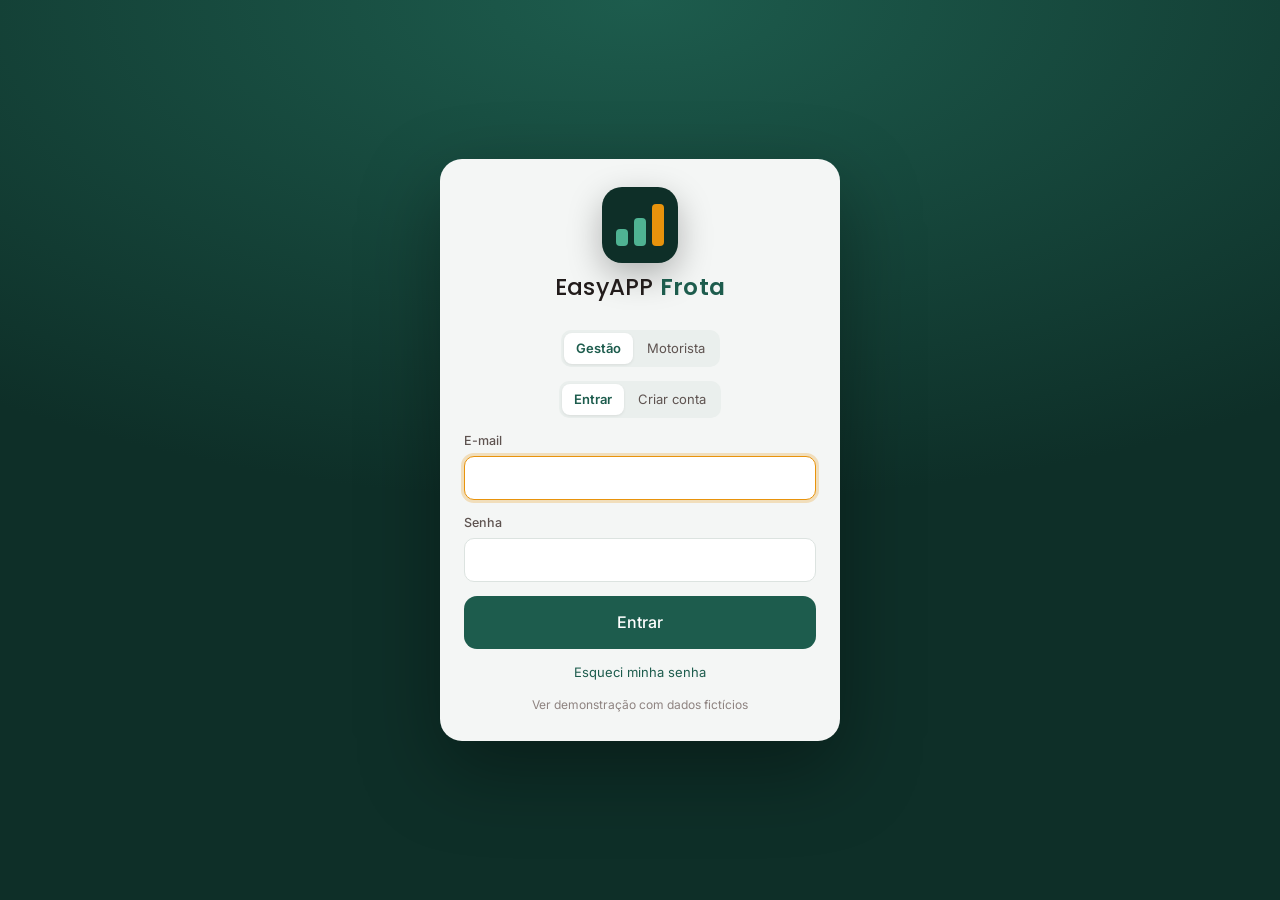
==== app/index.html @ f764fade "Um app só: o login decide se abre a Gestão (e-mail e senha) ou o app do usuário (código + PIN) Núcle" ====
<!doctype html>
<html lang="pt-BR">
<head>
<meta charset="utf-8">
<meta name="viewport" content="width=device-width, initial-scale=1, viewport-fit=cover">
<title>EasyAPP Frota</title>
<meta name="theme-color" content="#0E2F28">
<meta name="apple-mobile-web-app-capable" content="yes">
<meta name="mobile-web-app-capable" content="yes">
<meta name="apple-mobile-web-app-status-bar-style" content="black-translucent">
<meta name="apple-mobile-web-app-title" content="EasyAPP Frota">
<meta name="description" content="Controle de frota: viagens, combustível, despesas, manutenção e o acerto de cada motorista.">
<link rel="manifest" href="manifest.webmanifest">
<link rel="icon" href="../assets/icons/app-192.png?v=cb5b0072">
<link rel="apple-touch-icon" href="../assets/icons/app-180.png?v=cb5b0072">
<link rel="preconnect" href="https://fonts.googleapis.com"><link rel="preconnect" href="https://fonts.gstatic.com" crossorigin><link href="https://fonts.googleapis.com/css2?family=Inter:wght@400;500;600&family=Poppins:wght@500&display=swap" rel="stylesheet">
<link rel="stylesheet" href="../src/css/base.css">
<link rel="stylesheet" href="../src/css/segmento.css">
</head>
<body>
<div id="app"></div>
<noscript>Ative o JavaScript para usar o app.</noscript>
<script src="../src/vendor/supabase.js"></script>
<script type="module" src="../src/js/core/entrada.js"></script>
</body>
</html>
---- src/css/base.css ----
/* EasyApp — interface base dos apps. As cores da marca de cada segmento ficam em src/css/segmento.css */
:root {
  --primaria: #6E1B2A;
  --primaria-escura: #4A1019;
  --destaque: #B8925A;
  --destaque-claro: #E9DCC6;
  --fundo: #FBF7F0;
  --escuro: #221C1B;
  --surface: #FFFFFF;
  --surface-2: #F4EEE4;
  --line: #E8DFD2;
  --ink: #221C1B;
  --ink-2: #5E5350;
  --ink-3: #8E8380;
  --ok: #2E7D4F; --ok-bg: #E6F2EA;
  --warn: #9A6400; --warn-bg: #FBF0D9;
  --crit: #B3261E; --crit-bg: #FBE7E5;
  --info: #285E8C; --info-bg: #E5EEF6;
  --opp: #7A5A1F; --opp-bg: #F5ECDC;
  /* Gráficos — paleta categórica validada (CVD) */
  --s1: #a8324a; --s2: #c98a1e; --s3: #2f7fae;
  --radius: 14px;
  --shadow: 0 1px 2px rgba(34, 28, 27, .06), 0 4px 16px rgba(34, 28, 27, .05);
  --safe-b: env(safe-area-inset-bottom, 0px);
  --safe-t: env(safe-area-inset-top, 0px);
  --font: 'Inter', system-ui, -apple-system, 'Segoe UI', sans-serif;
  --font-t: 'Poppins', 'Inter', system-ui, sans-serif;
  color-scheme: light;
}
* { box-sizing: border-box; }
html, body { margin: 0; height: 100%; }
body { font-family: var(--font); color: var(--ink); background: var(--fundo); font-size: 15px; line-height: 1.45; -webkit-font-smoothing: antialiased; -webkit-tap-highlight-color: transparent; }
h1, h2, h3, h4 { font-family: var(--font-t); font-weight: 500; margin: 0; line-height: 1.2; letter-spacing: -.01em; }
h1 { font-size: 24px; } h2 { font-size: 18px; } h3 { font-size: 15px; }
a { color: var(--primaria); text-decoration: none; }
button, input, select, textarea { font: inherit; color: inherit; }
img { max-width: 100%; }
.serif { font-family: 'Lora', Georgia, serif; font-style: italic; }
.label { font-size: 11px; letter-spacing: .14em; text-transform: uppercase; color: var(--ink-3); font-weight: 600; }
.muted { color: var(--ink-3); } .ink2 { color: var(--ink-2); }
.small { font-size: 13px; } .tiny { font-size: 12px; }
.num { font-variant-numeric: tabular-nums; }
.right { text-align: right; } .center { text-align: center; }
.row { display: flex; align-items: center; gap: 10px; } .row.wrap { flex-wrap: wrap; } .row.top { align-items: flex-start; }
.col { display: flex; flex-direction: column; gap: 10px; }
.grow { flex: 1; min-width: 0; } .between { justify-content: space-between; }
.gap-s { gap: 6px; } .gap-l { gap: 18px; }
.mt { margin-top: 16px; } .mt-s { margin-top: 8px; } .mb { margin-bottom: 16px; }
.hide { display: none !important; }
.ellipsis { overflow: hidden; text-overflow: ellipsis; white-space: nowrap; }

/* ---------- Shell ---------- */
.shell { display: grid; grid-template-columns: 248px 1fr; min-height: 100vh; }
.side { background: var(--primaria-escura); color: #F3E9E4; padding: 22px 14px; position: sticky; top: 0; height: 100vh; display: flex; flex-direction: column; gap: 4px; overflow-y: auto; }
.side .brand { padding: 4px 10px 22px; }
.side .brand img { width: 170px; display: block; }
.side .brand .who { margin-top: 10px; font-size: 11px; letter-spacing: .14em; text-transform: uppercase; color: var(--destaque); }
.nav-a { display: flex; align-items: center; gap: 12px; padding: 10px 12px; border-radius: 10px; color: #E8D9D3; font-size: 14px; position: relative; }
.nav-a svg { width: 19px; height: 19px; opacity: .85; flex: none; }
.nav-a:hover { background: rgba(255, 255, 255, .06); }
.nav-a.on { background: rgba(255, 255, 255, .1); color: #fff; }
.nav-a.on::before { content: ''; position: absolute; left: -14px; top: 9px; bottom: 9px; width: 3px; border-radius: 3px; background: var(--destaque); }
.nav-a .badge { margin-left: auto; }
.side .foot { margin-top: auto; padding: 12px; font-size: 12px; color: #C9B3AC; }
.main { min-width: 0; padding: 26px 32px 60px; max-width: 1280px; width: 100%; }
.topbar { display: none; }
.tabbar { display: none; }
.pagehead { display: flex; align-items: flex-end; justify-content: space-between; gap: 16px; margin-bottom: 20px; flex-wrap: wrap; }
.pagehead .sub { color: var(--ink-3); font-size: 14px; margin-top: 4px; }

@media (max-width: 900px) {
  .shell { display: block; }
  .side { display: none; }
  .topbar { display: flex; align-items: center; gap: 12px; position: sticky; top: 0; z-index: 20; background: var(--primaria-escura); color: #fff; padding: calc(10px + var(--safe-t)) 16px 10px; }
  .topbar img { height: 28px; }
  .topbar .t { font-family: var(--font-t); font-size: 16px; flex: 1; min-width: 0; }
  .topbar button { background: none; border: 0; color: #fff; padding: 6px; }
  .main { padding: 16px 16px calc(96px + var(--safe-b)); }
  .tabbar { display: flex; position: fixed; left: 0; right: 0; bottom: 0; z-index: 30; background: rgba(255, 255, 255, .96); backdrop-filter: blur(12px); -webkit-backdrop-filter: blur(12px); border-top: 1px solid var(--line); padding: 6px 4px calc(6px + var(--safe-b)); }
  .tabbar a { flex: 1; display: flex; flex-direction: column; align-items: center; gap: 2px; font-size: 10.5px; color: var(--ink-3); padding: 4px 0; position: relative; }
  .tabbar a svg { width: 22px; height: 22px; }
  .tabbar a.on { color: var(--primaria); }
  .tabbar a .badge { position: absolute; top: 0; left: calc(50% + 6px); }
  .tabbar a.fab { color: #fff; }
  .tabbar a.fab span.ic { background: var(--primaria); border-radius: 16px; width: 52px; height: 40px; display: grid; place-items: center; margin-top: -2px; box-shadow: 0 4px 12px rgba(0, 0, 0, .25); }
  .pagehead h1 { font-size: 21px; }
  .hide-m { display: none !important; }
}
@media (min-width: 901px) { .hide-d { display: none !important; } }

/* ---------- Componentes ---------- */
.card { background: var(--surface); border: 1px solid var(--line); border-radius: var(--radius); padding: 18px; box-shadow: var(--shadow); min-width: 0; }
.card.pad-0 { padding: 0; overflow: hidden; }
.card > .head { display: flex; align-items: center; justify-content: space-between; gap: 10px; margin-bottom: 14px; }
.card > .head h2 { font-size: 16px; }
.card.dark { background: linear-gradient(135deg, var(--primaria), var(--primaria-escura)); color: #fff; border: 0; }
.card.dark .label, .card.dark .muted { color: #E3C9A2; }
.grid { display: grid; gap: 16px; }
.g2 { grid-template-columns: repeat(2, minmax(0, 1fr)); }
.g3 { grid-template-columns: repeat(3, minmax(0, 1fr)); }
.g4 { grid-template-columns: repeat(4, minmax(0, 1fr)); }
.g-2-1 { grid-template-columns: minmax(0, 2fr) minmax(0, 1fr); }
@media (max-width: 1100px) { .g4 { grid-template-columns: repeat(2, minmax(0, 1fr)); } .g-2-1, .g3 { grid-template-columns: minmax(0, 1fr); } }
@media (max-width: 640px) { .g2 { grid-template-columns: minmax(0, 1fr); } .g4 { gap: 10px; } }

.kpi { display: flex; flex-direction: column; gap: 6px; }
.kpi .v { font-family: var(--font-t); font-size: 26px; font-weight: 500; letter-spacing: -.02em; font-variant-numeric: tabular-nums; }
.kpi .d { font-size: 12.5px; color: var(--ink-3); }
.kpi .d b { font-weight: 600; }
.up { color: var(--ok); } .down { color: var(--crit); }
@media (max-width: 640px) { .kpi .v { font-size: 21px; } .card { padding: 14px; } }

.btn { display: inline-flex; align-items: center; justify-content: center; gap: 8px; border: 1px solid transparent; border-radius: 11px; padding: 10px 16px; font-weight: 500; font-size: 14px; cursor: pointer; background: var(--primaria); color: #fff; transition: filter .15s, transform .05s; white-space: nowrap; }
.btn:hover { filter: brightness(1.08); } .btn:active { transform: translateY(1px); }
.btn svg { width: 17px; height: 17px; }
.btn.ghost { background: transparent; color: var(--primaria); border-color: var(--line); }
.btn.ghost:hover { background: var(--surface-2); filter: none; }
.btn.gold { background: var(--destaque); color: #fff; }
.btn.light { background: #fff; color: var(--primaria); }
.btn.ok { background: var(--ok); }
.btn.sm { padding: 6px 11px; font-size: 13px; border-radius: 9px; }
.btn.lg { padding: 14px 20px; font-size: 16px; border-radius: 13px; }
.btn.block { width: 100%; }
.btn[disabled] { opacity: .45; pointer-events: none; }
.iconbtn { border: 0; background: transparent; padding: 6px; border-radius: 8px; cursor: pointer; color: var(--ink-2); display: inline-grid; place-items: center; }
.iconbtn:hover { background: var(--surface-2); }
.iconbtn svg { width: 20px; height: 20px; }

.badge { display: inline-flex; align-items: center; gap: 5px; font-size: 11.5px; font-weight: 600; padding: 3px 8px; border-radius: 999px; background: var(--surface-2); color: var(--ink-2); white-space: nowrap; }
.badge.ok { background: var(--ok-bg); color: var(--ok); }
.badge.warn { background: var(--warn-bg); color: var(--warn); }
.badge.crit { background: var(--crit-bg); color: var(--crit); }
.badge.info { background: var(--info-bg); color: var(--info); }
.badge.opp { background: var(--opp-bg); color: var(--opp); }
.badge.dot { min-width: 18px; height: 18px; padding: 0 5px; justify-content: center; background: var(--destaque); color: #fff; font-size: 11px; }
.tag { font-size: 10.5px; letter-spacing: .12em; text-transform: uppercase; font-weight: 600; padding: 3px 8px; border-radius: 999px; border: 1px solid currentColor; color: var(--primaria); }

.field { display: flex; flex-direction: column; gap: 6px; }
.field > span { font-size: 12.5px; color: var(--ink-2); font-weight: 500; }
.input, select.input, textarea.input { width: 100%; border: 1px solid var(--line); background: #fff; border-radius: 10px; padding: 10px 12px; outline: none; font-size: 15px; }
.input:focus { border-color: var(--destaque); box-shadow: 0 0 0 3px color-mix(in srgb, var(--destaque) 25%, transparent); }
textarea.input { min-height: 80px; resize: vertical; }
.search { position: relative; } .search svg { position: absolute; left: 11px; top: 50%; transform: translateY(-50%); width: 17px; color: var(--ink-3); }
.search .input { padding-left: 36px; }
.seg { display: inline-flex; background: var(--surface-2); border-radius: 10px; padding: 3px; gap: 2px; }
.seg button { border: 0; background: transparent; padding: 6px 12px; border-radius: 8px; font-size: 13px; cursor: pointer; color: var(--ink-2); }
.seg button.on { background: #fff; color: var(--primaria); box-shadow: 0 1px 3px rgba(0, 0, 0, .08); font-weight: 600; }
.chips { display: flex; gap: 8px; flex-wrap: wrap; }
.chip { border: 1px solid var(--line); background: #fff; border-radius: 999px; padding: 7px 13px; font-size: 13.5px; cursor: pointer; }
.chip.on { background: var(--primaria); border-color: var(--primaria); color: #fff; }

.stepper { display: inline-flex; align-items: center; border: 1px solid var(--line); border-radius: 11px; background: #fff; overflow: hidden; }
.stepper button { width: 38px; height: 38px; border: 0; background: transparent; font-size: 20px; cursor: pointer; color: var(--primaria); }
.stepper button:active { background: var(--surface-2); }
.stepper input { width: 44px; text-align: center; border: 0; font-weight: 600; font-size: 16px; outline: none; background: transparent; -moz-appearance: textfield; }
.stepper input::-webkit-inner-spin-button { -webkit-appearance: none; }

/* Tabelas */
.tbl-wrap { overflow-x: auto; -webkit-overflow-scrolling: touch; }
table.tbl { width: 100%; border-collapse: collapse; font-size: 14px; }
.tbl th { text-align: left; font-size: 11px; letter-spacing: .1em; text-transform: uppercase; color: var(--ink-3); font-weight: 600; padding: 10px 12px; border-bottom: 1px solid var(--line); white-space: nowrap; background: #fff; }
.tbl td { padding: 11px 12px; border-bottom: 1px solid #F1EBE2; vertical-align: middle; }
.tbl tr:last-child td { border-bottom: 0; }
.tbl tr.click { cursor: pointer; } .tbl tr.click:hover td { background: #FCF9F4; }
.tbl th.r, .tbl td.r { text-align: right; font-variant-numeric: tabular-nums; }
.tbl tfoot td { font-weight: 600; border-top: 1px solid var(--line); }

/* Listas */
.list { display: flex; flex-direction: column; }
.li { display: flex; align-items: center; gap: 12px; padding: 12px 2px; border-bottom: 1px solid #F1EBE2; min-width: 0; }
.li:last-child { border-bottom: 0; }
a.li, .li.click { color: inherit; cursor: pointer; }
.li .t { font-weight: 500; } .li .s { font-size: 12.5px; color: var(--ink-3); }
.thumb { width: 34px; height: 64px; object-fit: contain; flex: none; filter: drop-shadow(0 2px 3px rgba(0, 0, 0, .15)); }
.thumb.sm { width: 22px; height: 42px; }
.avatar { width: 36px; height: 36px; border-radius: 50%; background: var(--destaque-claro); color: var(--primaria); display: grid; place-items: center; font-weight: 600; font-size: 14px; flex: none; }

/* Barras de progresso / meter */
.meter { height: 8px; background: var(--surface-2); border-radius: 99px; overflow: hidden; }
.meter > i { display: block; height: 100%; background: var(--primaria); border-radius: 99px; }
.meter.gold > i { background: var(--destaque); }

/* Insights */
.ins { display: flex; gap: 12px; padding: 12px; border-radius: 12px; background: #fff; border: 1px solid var(--line); color: inherit; }
.ins .ic { width: 34px; height: 34px; border-radius: 10px; display: grid; place-items: center; flex: none; }
.ins .ic svg { width: 18px; height: 18px; }
.ins.critico .ic { background: var(--crit-bg); color: var(--crit); }
.ins.atencao .ic { background: var(--warn-bg); color: var(--warn); }
.ins.acao .ic { background: var(--primaria); color: #fff; }
.ins.oportunidade .ic { background: var(--opp-bg); color: var(--opp); }
.ins.info .ic { background: var(--info-bg); color: var(--info); }
.ins .t { font-weight: 600; font-size: 14px; } .ins .s { font-size: 13px; color: var(--ink-2); }


/* Modal / sheet */
.overlay { position: fixed; inset: 0; background: rgba(34, 28, 27, .45); z-index: 100; display: flex; align-items: center; justify-content: center; padding: 20px; animation: fade .15s; }
.modal { background: var(--fundo); border-radius: 18px; width: min(560px, 100%); max-height: calc(100vh - 40px); overflow: auto; box-shadow: 0 20px 60px rgba(0, 0, 0, .25); animation: pop .18s; }
.modal.wide { width: min(860px, 100%); }
.modal .mh { display: flex; align-items: center; justify-content: space-between; padding: 18px 20px 6px; position: sticky; top: 0; background: var(--fundo); z-index: 1; }
.modal .mb { padding: 10px 20px 20px; }
.modal .mf { padding: 12px 20px calc(16px + var(--safe-b)); display: flex; gap: 10px; justify-content: flex-end; border-top: 1px solid var(--line); position: sticky; bottom: 0; background: var(--fundo); }
@media (max-width: 640px) {
  .overlay { align-items: flex-end; padding: 0; }
  .modal, .modal.wide { width: 100%; border-radius: 18px 18px 0 0; max-height: 92vh; animation: up .22s; }
  .modal .mf .btn { flex: 1; }
}
@keyframes fade { from { opacity: 0; } }
@keyframes pop { from { transform: scale(.97); opacity: 0; } }
@keyframes up { from { transform: translateY(40px); opacity: .5; } }

.toast { position: fixed; left: 50%; bottom: calc(90px + var(--safe-b)); transform: translateX(-50%); background: var(--escuro); color: #fff; padding: 11px 18px; border-radius: 12px; z-index: 200; font-size: 14px; box-shadow: 0 8px 24px rgba(0, 0, 0, .25); animation: up .2s; max-width: calc(100% - 32px); }
@media (min-width: 901px) { .toast { bottom: 28px; } }
.atualizar-bar { position: fixed; left: 50%; transform: translateX(-50%); bottom: calc(80px + var(--safe-b)); z-index: 190; display: flex; align-items: center; gap: 10px; width: max-content; max-width: calc(100% - 32px); background: var(--primaria); color: #fff; padding: 8px 8px 8px 14px; border-radius: 14px; font-size: 14px; box-shadow: 0 8px 24px rgba(0, 0, 0, .25); animation: up .2s; }
.atualizar-bar .btn { background: #fff; color: var(--primaria); border-color: #fff; }
@media (min-width: 901px) { .atualizar-bar { bottom: 28px; } }
@media (max-width: 900px) { .toast { bottom: auto; top: calc(62px + var(--safe-t)); } }

.empty { text-align: center; padding: 30px 16px; color: var(--ink-3); }
.empty svg { width: 36px; height: 36px; color: var(--destaque); margin-bottom: 6px; }

/* Wizard */
.steps { display: flex; gap: 6px; margin-bottom: 16px; }
.steps i { flex: 1; height: 4px; border-radius: 4px; background: var(--line); }
.steps i.on { background: var(--primaria); }

/* Gráficos */
.chart { position: relative; width: 100%; }
.chart svg { display: block; width: 100%; overflow: visible; }
.chart .axis text { fill: var(--ink-3); font-size: 11px; font-family: var(--font); }
.chart .grid line { stroke: #EFE8DD; }
.chart .base { stroke: #D9CFC1; }
.chart .hit { fill: transparent; cursor: pointer; }
.chart .bar { transition: opacity .12s; }
.chart:hover .bar.dim { opacity: .5; }
.legend { display: flex; gap: 14px; flex-wrap: wrap; font-size: 12.5px; color: var(--ink-2); margin-bottom: 8px; }
.legend i { display: inline-block; width: 10px; height: 10px; border-radius: 3px; margin-right: 6px; vertical-align: -1px; }
.tip { position: fixed; z-index: 300; pointer-events: none; background: var(--escuro); color: #fff; font-size: 12.5px; padding: 8px 10px; border-radius: 9px; box-shadow: 0 6px 18px rgba(0, 0, 0, .2); max-width: 260px; line-height: 1.4; }
.tip b { font-weight: 600; }
.tip .k { display: inline-block; width: 8px; height: 8px; border-radius: 2px; margin-right: 6px; }
.hbars { display: flex; flex-direction: column; gap: 10px; }
.hb { display: grid; grid-template-columns: minmax(80px, 38%) 1fr auto; align-items: center; gap: 10px; font-size: 13.5px; }
.hb .bar-t { height: 10px; background: var(--surface-2); border-radius: 0 4px 4px 0; overflow: hidden; }
.hb .bar-t i { display: block; height: 100%; background: var(--primaria); border-radius: 0 4px 4px 0; }
.hb .v { font-variant-numeric: tabular-nums; font-weight: 600; text-align: right; min-width: 48px; white-space: nowrap; }
.heat { border-collapse: separate; border-spacing: 2px; font-size: 12.5px; width: 100%; }
.heat th { font-weight: 500; color: var(--ink-2); padding: 4px 6px; text-align: left; white-space: nowrap; }
.heat thead th { font-size: 11px; writing-mode: vertical-rl; transform: rotate(180deg); text-align: left; height: 110px; vertical-align: bottom; padding: 4px 2px; }
.heat td { text-align: center; border-radius: 4px; min-width: 30px; height: 30px; font-variant-numeric: tabular-nums; font-weight: 600; }

/* Login */
.login { min-height: 100vh; display: grid; place-items: center; padding: 24px; background: radial-gradient(120% 80% at 50% 0%, var(--primaria), var(--primaria-escura) 70%); }
.login .box { width: min(400px, 100%); background: var(--fundo); border-radius: 22px; padding: 28px 24px; box-shadow: 0 30px 80px rgba(0, 0, 0, .35); }
.login .logo { display: block; width: 210px; margin: 0 auto 6px; }
.pin { display: flex; gap: 10px; justify-content: center; }
.pin input { width: 54px; height: 60px; text-align: center; font-size: 24px; border: 1px solid var(--line); border-radius: 12px; background: #fff; outline: none; }
.pin input:focus { border-color: var(--destaque); }

/* Documento para impressão */
.doc { background: #fff; max-width: 800px; margin: 0 auto; padding: 40px 44px; border: 1px solid var(--line); border-radius: 6px; color: var(--escuro); }
.doc .dh { display: flex; justify-content: space-between; align-items: flex-start; border-bottom: 2px solid var(--primaria); padding-bottom: 16px; margin-bottom: 18px; }
.doc .dh img { width: 190px; }
.doc h1 { color: var(--primaria); font-size: 22px; }
.doc .tbl th { background: var(--fundo); }
.doc .foot { margin-top: 30px; padding-top: 12px; border-top: 1px solid var(--line); font-size: 11.5px; color: var(--ink-3); display: flex; justify-content: space-between; }
.doc .sign { display: grid; grid-template-columns: 1fr 1fr; gap: 40px; margin-top: 50px; font-size: 12px; text-align: center; color: var(--ink-2); }
.doc .sign div { border-top: 1px solid var(--ink-3); padding-top: 6px; }
@media print {
  @page { margin: 12mm; }
  body { background: #fff; }
  .side, .topbar, .tabbar, .noprint, .toast { display: none !important; }
  .shell { display: block; } .main { padding: 0; max-width: none; }
  .doc { border: 0; padding: 0; max-width: none; }
  * { -webkit-print-color-adjust: exact; print-color-adjust: exact; }
}

.demo-banner svg { flex: none; }
.demo-banner { background: var(--destaque-claro); color: var(--primaria-escura); font-size: 12.5px; padding: 8px 14px; border-radius: 10px; margin-bottom: 16px; display: flex; gap: 10px; align-items: center; flex-wrap: wrap; }
.sync { display: inline-flex; align-items: center; gap: 6px; font-size: 12px; color: var(--ok); }
.sync::before { content: ''; width: 7px; height: 7px; border-radius: 50%; background: currentColor; box-shadow: 0 0 0 3px rgba(46, 125, 79, .18); }

.wz-foot { position: sticky; bottom: 0; background: var(--fundo); padding: 12px 0; margin-top: 16px; border-top: 1px solid var(--line); z-index: 5; }
@media (max-width: 900px) { .wz-foot { bottom: calc(64px + var(--safe-b)); } .wz-foot .btn { padding: 12px 14px; } }

.money-in { position: relative; display: inline-block; max-width: 100%; }
.money-in > span { position: absolute; left: 11px; top: 50%; transform: translateY(-50%); color: var(--ink-3); font-size: 13px; pointer-events: none; }
.money-in .input { padding-left: 34px; text-align: right; }
.field .money-in { width: 100% !important; }
.hb.click { cursor: pointer; border-radius: 8px; margin: -4px -6px; padding: 4px 6px; }
.hb.click:hover { background: var(--surface-2); }
.just { margin-top: 8px; width: 100%; font-size: 14px; padding: 8px 10px; }
.just.falta { border-color: var(--crit); background: var(--crit-bg); }
.ajuste-box { margin-top: 4px; font-size: 12.5px; background: var(--warn-bg); color: var(--warn); border-radius: 8px; padding: 6px 9px; }

.kanban { display: grid; grid-template-columns: repeat(4, minmax(240px, 1fr)); gap: 14px; overflow-x: auto; padding-bottom: 8px; -webkit-overflow-scrolling: touch; scroll-snap-type: x mandatory; }
.kcol { background: var(--surface-2); border-radius: var(--radius); padding: 10px; display: flex; flex-direction: column; gap: 10px; min-height: 160px; scroll-snap-align: start; }
.khead { display: flex; justify-content: space-between; align-items: center; padding: 2px 4px; }
.kcard { padding: 12px; }
@media (max-width: 900px) { .kanban { grid-template-columns: repeat(4, 82vw); } }

.li.off { opacity: .55; }
.kanban.k5 { grid-template-columns: repeat(5, minmax(230px, 1fr)); }
@media (max-width: 900px) { .kanban.k5 { grid-template-columns: repeat(5, 82vw); } }
.busca { width: 230px; max-width: 100%; }
.busca .input { padding-top: 9px; padding-bottom: 9px; }
@media (max-width: 640px) { .busca { width: 100%; } }
.live::before { content: ''; display: inline-block; width: 8px; height: 8px; border-radius: 50%; background: var(--crit); margin-right: 6px; animation: pulse 1.6s infinite; vertical-align: 1px; }
@keyframes pulse { 50% { opacity: .25; } }
.doc .resumo { display: grid; grid-template-columns: repeat(3, 1fr); gap: 10px; margin: 6px 0 18px; }
.doc .resumo div { border: 1px solid var(--line); border-radius: 8px; padding: 10px 12px; }
.doc .resumo b { display: block; font-size: 17px; color: var(--primaria); margin-top: 2px; }
.doc .bloco { border: 1px solid var(--line); border-radius: 8px; margin-top: 14px; overflow: hidden; break-inside: avoid; }
.doc .bloco h3 { background: var(--fundo); padding: 9px 12px; font-size: 14px; display: flex; justify-content: space-between; }
.doc .bloco .tbl th { background: #fff; }

/* ---------- EasyApp: peças da base ---------- */
.side .brand .nome { font-family: var(--font-t); font-size: 20px; color: #fff; line-height: 1.15; }
.login .marca { text-align: center; font-family: var(--font-t); font-size: 24px; color: var(--primaria); }
.login .marca small { display: block; font-family: var(--font); font-size: 11px; letter-spacing: .14em; text-transform: uppercase; color: var(--ink-3); margin-top: 4px; }
.aviso { display: flex; gap: 10px; align-items: center; flex-wrap: wrap; font-size: 13px; padding: 10px 14px; border-radius: 10px; margin-bottom: 16px; background: var(--warn-bg); color: var(--warn); }
.aviso.crit { background: var(--crit-bg); color: var(--crit); }
.aviso svg { flex: none; }
.foto-prev { width: 100%; max-height: 260px; object-fit: contain; border-radius: 10px; background: var(--surface-2); }
.grande { font-family: var(--font-t); font-size: 30px; font-weight: 500; letter-spacing: -.02em; }
.acao-grande { display: flex; align-items: center; gap: 14px; padding: 18px; border-radius: var(--radius); background: var(--surface); border: 1px solid var(--line); color: inherit; box-shadow: var(--shadow); cursor: pointer; text-align: left; width: 100%; font: inherit; }
.acao-grande .ic { width: 46px; height: 46px; border-radius: 13px; display: grid; place-items: center; background: var(--primaria); color: #fff; flex: none; }
.acao-grande .ic svg { width: 24px; height: 24px; }
.acao-grande .t { font-family: var(--font-t); font-size: 16px; }
.acao-grande .s { font-size: 12.5px; color: var(--ink-3); }

/* ---------- Marca da família EasyAPP: as três barras crescentes + "EasyAPP <produto>" ----------
   Cores por segmento (segmento.css): --marca-fundo (quadrado do ícone), --marca-a (barras 1 e 2), --marca-b (barra 3). */
:root { --marca-fundo: var(--primaria-escura); --marca-a: #FFFFFF; --marca-b: var(--destaque); }
.ea-barras { display: inline-flex; align-items: flex-end; gap: 2px; height: 15px; flex: none; }
.ea-barras i { display: block; width: 4px; border-radius: 1.5px; transform-origin: bottom; background: var(--marca-a); animation: eaOnda 7s ease-in-out infinite; }
.ea-barras i:nth-child(1) { height: 40%; }
.ea-barras i:nth-child(2) { height: 67%; animation-delay: .12s; }
.ea-barras i:nth-child(3) { height: 100%; background: var(--marca-b); animation-delay: .24s; }
@keyframes eaOnda { 0%, 13%, 100% { transform: scaleY(1); } 4% { transform: scaleY(.4); } 9% { transform: scaleY(1.1); } }
.ea-marca { display: flex; align-items: center; gap: 9px; color: #fff; }
.ea-nome { font-family: var(--font-t); font-weight: 500; font-size: 19px; letter-spacing: .2px; line-height: 1.1; white-space: nowrap; }
.ea-nome b { font-weight: 600; color: var(--marca-b); margin-left: .28em; }
.ea-tile { width: 76px; height: 76px; border-radius: 20px; background: var(--marca-fundo); display: grid; place-items: center; box-shadow: 0 12px 34px rgba(0, 0, 0, .28); margin: 0 auto; }
.ea-tile .ea-barras { height: 42px; gap: 6px; }
.ea-tile .ea-barras i { width: 12px; border-radius: 4px; animation: eaNasce .6s cubic-bezier(.34, 1.56, .64, 1) both, eaOnda 7s ease-in-out 1.4s infinite; }
.ea-tile .ea-barras i:nth-child(1) { animation-delay: .05s, 1.4s; } .ea-tile .ea-barras i:nth-child(2) { animation-delay: .18s, 1.52s; } .ea-tile .ea-barras i:nth-child(3) { animation-delay: .31s, 1.64s; }
@keyframes eaNasce { from { transform: scaleY(0); opacity: 0; } to { transform: scaleY(1); opacity: 1; } }
@keyframes eaSurge { from { opacity: 0; transform: translateY(8px); } to { opacity: 1; transform: none; } }
.login .ea-cab { text-align: center; display: flex; flex-direction: column; gap: 12px; margin-bottom: 4px; }
.login .ea-cab .ea-nome { color: var(--ink); font-size: 23px; animation: eaSurge .5s ease .4s both; }
.login .ea-cab .ea-nome b { color: var(--primaria); }
.login .ea-cab small { font-size: 11px; letter-spacing: .14em; text-transform: uppercase; color: var(--ink-3); }
/* abertura: enquanto carrega, o ícone respira no fundo da marca */
.ea-abertura { min-height: 100vh; display: flex; flex-direction: column; align-items: center; justify-content: center; gap: 20px; background: radial-gradient(120% 80% at 50% 0%, var(--primaria), var(--primaria-escura) 70%); }
.ea-abertura .ea-tile { width: 104px; height: 104px; border-radius: 26px; animation: eaPulsa 1.8s ease-in-out .9s infinite; }
.ea-abertura .ea-tile .ea-barras { height: 58px; gap: 8px; } .ea-abertura .ea-tile .ea-barras i { width: 16px; border-radius: 5px; }
.ea-abertura .ea-nome { color: #fff; font-size: 22px; animation: eaSurge .5s ease .45s both; }
@keyframes eaPulsa { 0%, 100% { transform: scale(1); } 50% { transform: scale(1.05); } }
.side .brand .ea-marca { padding: 2px 0; }
.topbar .ea-barras { height: 18px; } .topbar .ea-barras i { width: 5px; }
@media (prefers-reduced-motion: reduce) { .ea-barras i, .ea-tile, .ea-nome { animation: none !important; } }
.topbar .ea-marca { gap: 8px; min-width: 0; }
.topbar .ea-marca .ea-nome { font-size: 18px; overflow: hidden; text-overflow: ellipsis; }
---- src/css/segmento.css ----
/* Cores da marca EasyApp Frota (sobrepõem src/css/base.css) */
:root {
  --primaria: #1D5C4D;
  --primaria-escura: #0E2F28;
  --destaque: #E8930C;
  --destaque-claro: #FCE9C8;
  --fundo: #F4F6F5;
  --surface-2: #EAEFED;
  --line: #DCE3E0;
  --s1: #1D5C4D; --s2: #E8930C; --s3: #3B7DD8;
  /* marca da família EasyAPP: quadrado do ícone, barras 1 e 2, barra 3 */
  --marca-fundo: #0E2F28; --marca-a: #4FB393; --marca-b: #E8930C;
}

/* Grupos que expandem e recolhem (lançamentos por viagem) */
.grupo .grupo-cab { display: flex; align-items: center; gap: 12px; padding: 14px 16px; flex-wrap: wrap; }
.grupo .itens { display: none; border-top: 1px solid var(--line); padding: 0 16px; }
.grupo.aberto .itens { display: block; }
.grupo .grupo-seta { display: inline-flex; transition: transform .15s; color: var(--ink-3); }
.grupo.aberto .grupo-seta { transform: rotate(90deg); }
/* ✓ de conferência */
.check { width: 34px; height: 34px; flex: none; border-radius: 10px; border: 1.5px solid var(--line); background: var(--surface, #fff); color: transparent; display: grid; place-items: center; cursor: pointer; }
.check:hover { border-color: var(--primaria); color: var(--ink-3); }
.check.on { background: var(--ok, #2E7D4F); border-color: var(--ok, #2E7D4F); color: #fff; }
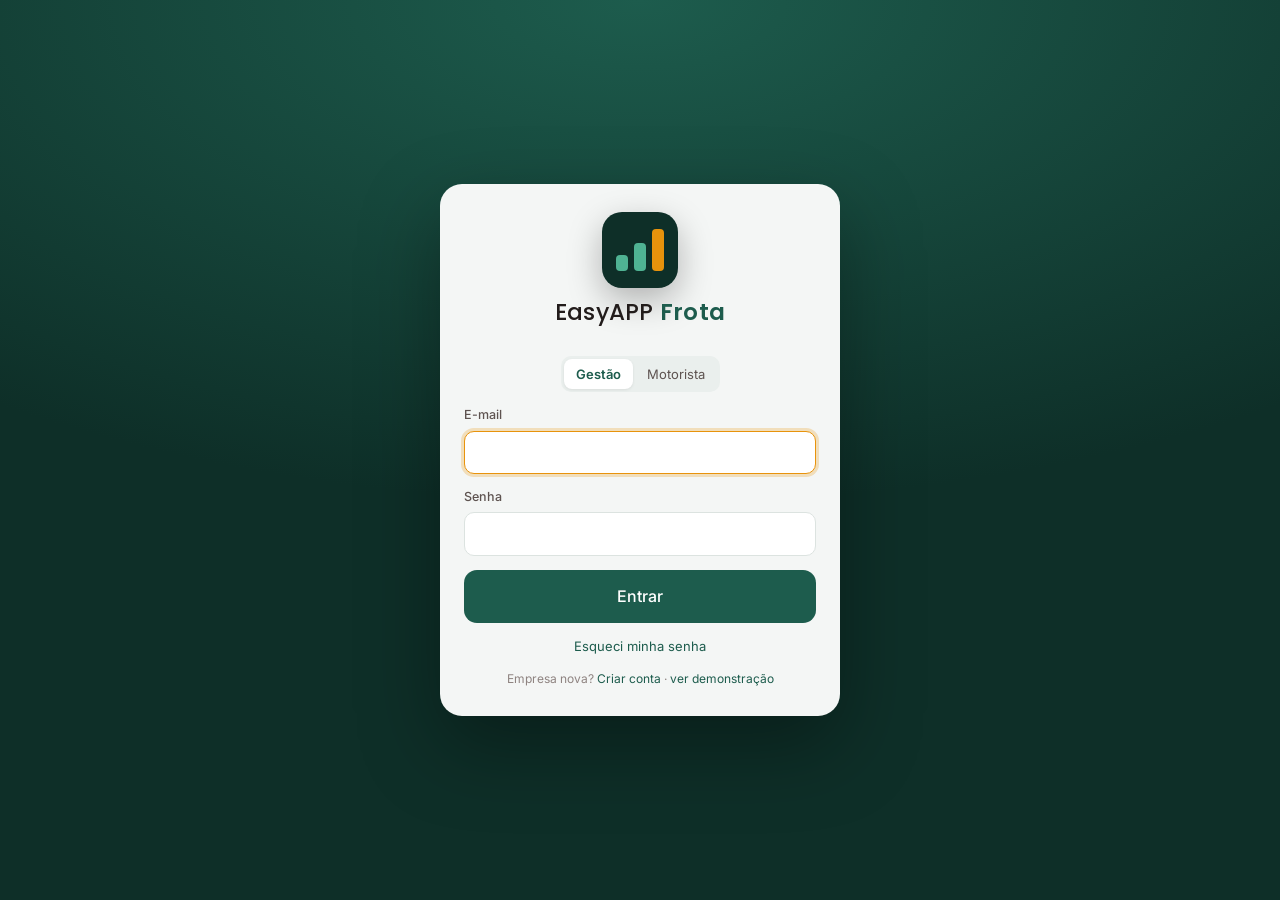
==== commit 962c129b: "Núcleo atualizado: iPhone sem zoom ao tocar nos campos e sem arrastar para os lados Co-Authored-By: " ====
--- a/app/index.html
+++ b/app/index.html
@@ -2,7 +2,7 @@
 <html lang="pt-BR">
 <head>
 <meta charset="utf-8">
-<meta name="viewport" content="width=device-width, initial-scale=1, viewport-fit=cover">
+<meta name="viewport" content="width=device-width, initial-scale=1, maximum-scale=1, viewport-fit=cover">
 <title>EasyAPP Frota</title>
 <meta name="theme-color" content="#0E2F28">
 <meta name="apple-mobile-web-app-capable" content="yes">
--- a/src/css/base.css
+++ b/src/css/base.css
@@ -77,9 +77,11 @@
   .topbar button { background: none; border: 0; color: #fff; padding: 6px; }
   .main { padding: 16px 16px calc(96px + var(--safe-b)); }
   .tabbar { display: flex; position: fixed; left: 0; right: 0; bottom: 0; z-index: 30; background: rgba(255, 255, 255, .96); backdrop-filter: blur(12px); -webkit-backdrop-filter: blur(12px); border-top: 1px solid var(--line); padding: 6px 4px calc(6px + var(--safe-b)); }
-  .tabbar a { flex: 1; display: flex; flex-direction: column; align-items: center; gap: 2px; font-size: 10.5px; color: var(--ink-3); padding: 4px 0; position: relative; }
-  .tabbar a svg { width: 22px; height: 22px; }
-  .tabbar a.on { color: var(--primaria); }
+  .tabbar a { flex: 1; display: flex; flex-direction: column; align-items: center; gap: 3px; font-size: 11.5px; font-weight: 500; color: var(--ink-3); padding: 4px 0; position: relative; }
+  .tabbar a svg { width: 22px; height: 22px; padding: 4px 16px; box-sizing: content-box; border-radius: 999px; transition: background .15s; }
+  /* aba selecionada: pílula na cor do app com o ícone branco e o nome em negrito */
+  .tabbar a.on { color: var(--primaria); font-weight: 700; }
+  .tabbar a.on svg { background: var(--primaria); color: #fff; }
   .tabbar a .badge { position: absolute; top: 0; left: calc(50% + 6px); }
   .tabbar a.fab { color: #fff; }
   .tabbar a.fab span.ic { background: var(--primaria); border-radius: 16px; width: 52px; height: 40px; display: grid; place-items: center; margin-top: -2px; box-shadow: 0 4px 12px rgba(0, 0, 0, .25); }
@@ -209,6 +211,7 @@
 @keyframes up { from { transform: translateY(40px); opacity: .5; } }
 
 .toast { position: fixed; left: 50%; bottom: calc(90px + var(--safe-b)); transform: translateX(-50%); background: var(--escuro); color: #fff; padding: 11px 18px; border-radius: 12px; z-index: 200; font-size: 14px; box-shadow: 0 8px 24px rgba(0, 0, 0, .25); animation: up .2s; max-width: calc(100% - 32px); }
+.toast.erro { background: var(--crit); }
 @media (min-width: 901px) { .toast { bottom: 28px; } }
 .atualizar-bar { position: fixed; left: 50%; transform: translateX(-50%); bottom: calc(80px + var(--safe-b)); z-index: 190; display: flex; align-items: center; gap: 10px; width: max-content; max-width: calc(100% - 32px); background: var(--primaria); color: #fff; padding: 8px 8px 8px 14px; border-radius: 14px; font-size: 14px; box-shadow: 0 8px 24px rgba(0, 0, 0, .25); animation: up .2s; }
 .atualizar-bar .btn { background: #fff; color: var(--primaria); border-color: #fff; }
@@ -248,7 +251,7 @@
 .heat td { text-align: center; border-radius: 4px; min-width: 30px; height: 30px; font-variant-numeric: tabular-nums; font-weight: 600; }
 
 /* Login */
-.login { min-height: 100vh; display: grid; place-items: center; padding: 24px; background: radial-gradient(120% 80% at 50% 0%, var(--primaria), var(--primaria-escura) 70%); }
+.login { min-height: 100vh; display: grid; place-items: center; align-content: center; gap: 14px; padding: 24px; background: radial-gradient(120% 80% at 50% 0%, var(--primaria), var(--primaria-escura) 70%); }
 .login .box { width: min(400px, 100%); background: var(--fundo); border-radius: 22px; padding: 28px 24px; box-shadow: 0 30px 80px rgba(0, 0, 0, .35); }
 .login .logo { display: block; width: 210px; margin: 0 auto 6px; }
 .pin { display: flex; gap: 10px; justify-content: center; }
@@ -353,10 +356,18 @@
 .ea-abertura { min-height: 100vh; display: flex; flex-direction: column; align-items: center; justify-content: center; gap: 20px; background: radial-gradient(120% 80% at 50% 0%, var(--primaria), var(--primaria-escura) 70%); }
 .ea-abertura .ea-tile { width: 104px; height: 104px; border-radius: 26px; animation: eaPulsa 1.8s ease-in-out .9s infinite; }
 .ea-abertura .ea-tile .ea-barras { height: 58px; gap: 8px; } .ea-abertura .ea-tile .ea-barras i { width: 16px; border-radius: 5px; }
+.ea-abertura .ea-logo { width: min(240px, 66vw); height: auto; animation: eaSurge .5s ease both, eaPulsa 1.8s ease-in-out .9s infinite; }
 .ea-abertura .ea-nome { color: #fff; font-size: 22px; animation: eaSurge .5s ease .45s both; }
 @keyframes eaPulsa { 0%, 100% { transform: scale(1); } 50% { transform: scale(1.05); } }
 .side .brand .ea-marca { padding: 2px 0; }
 .topbar .ea-barras { height: 18px; } .topbar .ea-barras i { width: 5px; }
 @media (prefers-reduced-motion: reduce) { .ea-barras i, .ea-tile, .ea-nome { animation: none !important; } }
 .topbar .ea-marca { gap: 8px; min-width: 0; }
+.topbar .topo-simbolo { height: 28px; width: auto; max-width: 44px; object-fit: contain; flex: none; }
 .topbar .ea-marca .ea-nome { font-size: 18px; overflow: hidden; text-overflow: ellipsis; }
+
+/* iPhone: campo com letra < 16px faz o Safari dar zoom ao tocar e a tela "escorrega" para os lados.
+   Campos com 16px no celular e a página travada na horizontal (tabelas largas rolam dentro do próprio quadro). */
+html, body { overflow-x: clip; max-width: 100%; }
+@supports not (overflow: clip) { html, body { overflow-x: hidden; } }
+@media (max-width: 900px) { .input, select.input, textarea.input, input, select, textarea { font-size: max(16px, 1em) !important; } }
--- a/src/css/segmento.css
+++ b/src/css/segmento.css
@@ -22,3 +22,109 @@
 .check { width: 34px; height: 34px; flex: none; border-radius: 10px; border: 1.5px solid var(--line); background: var(--surface, #fff); color: transparent; display: grid; place-items: center; cursor: pointer; }
 .check:hover { border-color: var(--primaria); color: var(--ink-3); }
 .check.on { background: var(--ok, #2E7D4F); border-color: var(--ok, #2E7D4F); color: #fff; }
+
+/* ---------- Telas simples: botões grandes, tipos em quadrados, confirmação verde ---------- */
+.ola { font-family: var(--font-t); font-size: 24px; margin-bottom: 12px; }
+.viagem-atual, .viagem-marcada { border-radius: 18px; padding: 16px 18px; display: flex; flex-direction: column; gap: 3px; margin-bottom: 14px; }
+.viagem-atual { background: var(--primaria-escura); color: #fff; }
+.viagem-atual b, .viagem-marcada b { font-family: var(--font-t); font-weight: 500; font-size: 21px; }
+.viagem-atual > span:last-child { color: #B9D2CA; font-size: 14px; }
+.viagem-marcada { background: var(--surface); border: 2px solid var(--primaria); }
+.viagem-marcada > span:nth-child(3) { color: var(--ink-3); font-size: 14px; margin-bottom: 8px; }
+.viagem-atual .rot, .viagem-marcada .rot { font-size: 11px; letter-spacing: .12em; text-transform: uppercase; font-weight: 700; color: var(--destaque); }
+.viagem-marcada .rot { color: var(--primaria); }
+.viagem-marcada .btn { min-height: 52px; font-size: 17px; }
+.grade-grande { display: grid; grid-template-columns: 1fr 1fr; gap: 12px; }
+.bt-grande { border: 0; border-radius: 20px; min-height: 120px; padding: 16px; display: flex; flex-direction: column; justify-content: space-between; align-items: flex-start; gap: 10px;
+  color: #fff; font: 700 20px var(--font); text-align: left; cursor: pointer; box-shadow: 0 6px 16px rgba(14, 47, 40, .14); position: relative; }
+.bt-grande:active { transform: scale(.97); }
+.bt-grande .ic { width: 46px; height: 46px; border-radius: 14px; background: rgba(255, 255, 255, .2); display: grid; place-items: center; }
+.bt-grande .ic svg { width: 26px; height: 26px; }
+.bt-grande.verde { background: var(--primaria); } .bt-grande.laranja { background: var(--destaque); } .bt-grande.azul { background: var(--s3); } .bt-grande.escuro { background: var(--primaria-escura); }
+.bt-grande.largo { grid-column: 1 / -1; min-height: 84px; flex-direction: row; align-items: center; justify-content: flex-start; gap: 14px; }
+.bt-grande .selo { position: absolute; top: 12px; right: 12px; background: #fff; color: var(--destaque); border-radius: 999px; font-size: 14px; padding: 2px 10px; }
+.tipos-grandes { display: grid; grid-template-columns: 1fr 1fr; gap: 10px; }
+.tipos-grandes .tipo { border: 2px solid var(--line); background: var(--surface); border-radius: 18px; min-height: 104px; padding: 12px 8px; display: flex; flex-direction: column; align-items: center; justify-content: center; gap: 8px;
+  font: 700 16px var(--font); color: var(--ink); cursor: pointer; text-align: center; }
+.tipos-grandes .tipo svg { width: 34px; height: 34px; color: var(--primaria); }
+.tipos-grandes .tipo:active { border-color: var(--destaque); background: var(--destaque-claro); }
+.feito { position: fixed; inset: 0; z-index: 200; background: var(--ok, #2E7D4F); color: #fff; display: flex; flex-direction: column; align-items: center; justify-content: center; gap: 12px; text-align: center; padding: 24px; }
+.feito .ok { width: 96px; height: 96px; border-radius: 50%; background: rgba(255, 255, 255, .2); display: grid; place-items: center; }
+.feito .ok svg { width: 56px; height: 56px; stroke-width: 3; }
+.feito b { font-family: var(--font-t); font-size: 28px; font-weight: 500; }
+.feito span { font-size: 17px; opacity: .92; }
+.feito .desf { margin-top: 14px; background: transparent; border: 2px solid rgba(255, 255, 255, .7); color: #fff; border-radius: 14px; padding: 12px 26px; font: 700 17px var(--font); }
+/* motorista: campos e botões maiores nos formulários */
+.app-motorista .modal .input { font-size: 22px; padding: 14px 16px; min-height: 58px; }
+.app-motorista .modal .money-in span { font-size: 18px; }
+.app-motorista .modal .field > span { font-size: 15px; }
+.app-motorista .modal .mf .btn { min-height: 54px; font-size: 18px; flex: 1; }
+.app-motorista .modal label.row.small { font-size: 16px; gap: 10px; }
+.app-motorista .modal input[type="checkbox"] { width: 22px; height: 22px; }
+.aviso-fechar { display: flex; align-items: center; gap: 12px; background: var(--destaque-claro); border: 1px solid #F3C98A; color: #7A4A00; border-radius: 16px; padding: 12px 16px; font-weight: 700; font-size: 16px; margin-bottom: 14px; }
+.aviso-fechar .n { background: var(--destaque); color: #fff; border-radius: 12px; min-width: 38px; height: 38px; display: grid; place-items: center; font-size: 19px; }
+.aviso-fechar span:nth-child(2) { flex: 1; }
+.atalhos { display: grid; grid-template-columns: repeat(4, 1fr); gap: 10px; }
+.atalhos a { background: var(--surface); border: 1px solid var(--line); border-radius: 14px; padding: 12px 4px; display: flex; flex-direction: column; align-items: center; gap: 6px; font-size: 13px; font-weight: 600; color: var(--ink); text-align: center; }
+.atalhos a svg { color: var(--primaria); }
+@media (min-width: 901px) { .grade-grande { grid-template-columns: repeat(4, 1fr); } .grade-grande .bt-grande.largo { grid-column: span 2; } }
+
+/* ---------- Página da viagem: topo fixo + abas bem visíveis ---------- */
+.vg-topo { background: var(--primaria-escura); color: #fff; border-radius: 18px; padding: 14px 14px 10px; margin-bottom: 14px; display: flex; flex-direction: column; gap: 12px; }
+.vg-topo .rota { font-family: var(--font-t); font-size: 21px; line-height: 1.2; }
+.vg-topo .linha { display: flex; flex-wrap: wrap; align-items: center; gap: 8px; margin-top: 6px; font-size: 13.5px; color: #CFE2DB; }
+.vg-topo .pill { border-radius: 999px; padding: 2px 10px; font-size: 12px; font-weight: 700; }
+.pill.estrada { background: #FCE9C8; color: #7A4A00; } .pill.chegou { background: var(--destaque); color: #fff; } .pill.fechada { background: #DDF0E5; color: #1F6B41; } .pill.planejada { background: #DCE8F7; color: #23527F; }
+.vg-menu { flex: none; width: 40px; height: 40px; border-radius: 12px; border: 0; background: rgba(255, 255, 255, .14); color: #fff; font-size: 22px; line-height: 1; cursor: pointer; }
+.vg-abas { display: grid; grid-template-columns: repeat(3, 1fr); gap: 4px; background: rgba(255, 255, 255, .12); border-radius: 14px; padding: 4px; }
+.vg-abas a { text-align: center; padding: 10px 4px; border-radius: 11px; color: #fff; font-weight: 700; font-size: 15px; white-space: nowrap; }
+.vg-abas a.on { background: #fff; color: var(--primaria-escura); box-shadow: 0 2px 8px rgba(0, 0, 0, .18); }
+.vg-abas small { display: inline-block; min-width: 20px; border-radius: 999px; padding: 0 6px; margin-left: 2px; font-size: 12px; background: var(--destaque); color: #fff; }
+.vg-receber { display: flex; justify-content: space-between; align-items: center; width: 100%; background: var(--destaque-claro); border: 1px solid #F3C98A; color: #7A4A00; border-radius: 16px; padding: 14px 16px; font: 700 16px var(--font); margin-bottom: 12px; cursor: pointer; }
+.vg-receber b { font-family: var(--font-t); font-size: 21px; font-weight: 500; }
+.vg-receber.ok { background: #E6F2EA; border-color: #B9DCC5; color: #1F6B41; }
+.vg-num { display: grid; grid-template-columns: 1fr 1fr; gap: 10px; }
+.vg-num > div { background: var(--surface); border: 1px solid var(--line); border-radius: 16px; padding: 12px 14px; display: flex; flex-direction: column; gap: 2px; }
+.vg-num small { font-size: 11.5px; letter-spacing: .08em; text-transform: uppercase; color: var(--ink-3); font-weight: 700; }
+.vg-num b { font-family: var(--font-t); font-size: 22px; font-weight: 500; font-variant-numeric: tabular-nums; }
+.vg-num span { font-size: 12.5px; color: var(--ink-3); }
+.vg-info .l { display: flex; justify-content: space-between; gap: 12px; padding: 10px 0; border-bottom: 1px solid var(--line); font-size: 14.5px; }
+.vg-info .l:last-child { border-bottom: 0; }
+.vg-info .l span:first-child { color: var(--ink-3); } .vg-info .l span:last-child { font-weight: 600; text-align: right; }
+.vg-h { display: flex; justify-content: space-between; align-items: center; padding: 14px 16px 4px; }
+.vg-total { display: flex; justify-content: space-between; padding: 12px 16px; border-top: 1px solid var(--line); font-size: 14.5px; color: var(--ink-3); }
+.vg-total b { color: var(--ink); font-variant-numeric: tabular-nums; }
+.vg-acerto { background: var(--surface); border: 1px solid var(--line); border-radius: 18px; overflow: hidden; }
+.vg-acerto .res { background: var(--primaria-escura); color: #fff; padding: 16px; display: flex; flex-direction: column; gap: 4px; }
+.vg-acerto .res small { font-size: 12px; letter-spacing: .1em; text-transform: uppercase; color: var(--destaque); font-weight: 700; }
+.vg-acerto .res b { font-family: var(--font-t); font-size: 24px; font-weight: 500; font-variant-numeric: tabular-nums; }
+.vg-acerto .conta { padding: 6px 16px 12px; }
+.vg-acerto .l { display: grid; grid-template-columns: 18px 1fr auto; gap: 8px; align-items: center; padding: 11px 0; border-bottom: 1px dashed var(--line); font-size: 15px; }
+.vg-acerto .l b { font-variant-numeric: tabular-nums; }
+.vg-acerto .sinal { font-weight: 700; color: var(--ink-3); text-align: center; }
+.vg-acerto .l.fim { border-bottom: 0; border-top: 2px solid var(--ink); margin-top: 4px; font-weight: 700; font-size: 16px; }
+.vg-fechar { min-height: 56px; font-size: 18px; }
+@media (min-width: 901px) { .vg-num { grid-template-columns: repeat(4, 1fr); } }
+/* lista de viagens e acessos dos motoristas */
+.pill { display: inline-block; border-radius: 999px; padding: 3px 10px; font-size: 12.5px; font-weight: 700; white-space: nowrap; }
+.pill.receber { background: #FBE7E5; color: #9B2C24; }
+.vg-lista .li { padding: 12px 16px; }
+.acesso-mot { display: flex; align-items: center; justify-content: space-between; gap: 10px; flex-wrap: wrap; padding: 10px 16px 12px; border-top: 1px solid var(--line); background: var(--surface-2); }
+.acesso-cod { font-size: 15px; } .acesso-cod b { font-family: ui-monospace, monospace; font-size: 16px; letter-spacing: .06em; }
+/* Conferir compacto: uma linha por viagem; abre os lançamentos com ✓ grande */
+.cf .cf-cab { display: flex; align-items: center; gap: 12px; padding: 12px 16px; }
+.cf .cf-cab .t { font-size: 15.5px; line-height: 1.25; }
+.cf .cf-cab .s { font-size: 13px; color: var(--ink-3); margin-top: 2px; }
+.cf .cf-cab .r { text-align: right; flex: none; }
+.cf .em-viagem { color: #9A6400; font-weight: 600; }
+.cf-cont { display: inline-flex; align-items: center; gap: 4px; border-radius: 999px; padding: 4px 10px; font-weight: 700; font-size: 14px; background: var(--destaque-claro); color: #7A4A00; }
+.cf-cont svg { width: 15px; height: 15px; }
+.cf-cont.tudo { background: #DDF0E5; color: #1F6B41; }
+.cf .itens { padding: 0 12px 12px; }
+.cf-item { display: flex; align-items: center; gap: 12px; padding: 10px 4px; border-top: 1px solid var(--line); }
+.cf-item .t { font-size: 15px; } .cf-item .s { font-size: 12.5px; color: var(--ink-3); }
+.cf-item.ok .t { color: var(--ink-3); }
+.cf-item .check { width: 40px; height: 40px; border-radius: 12px; }
+.cf-acoes { display: flex; flex-direction: column; gap: 8px; padding-top: 10px; border-top: 1px solid var(--line); }
+.cf-acoes .btn { min-height: 48px; }
+.cf-item .check:not(.on) { color: #C9D3CF; }
